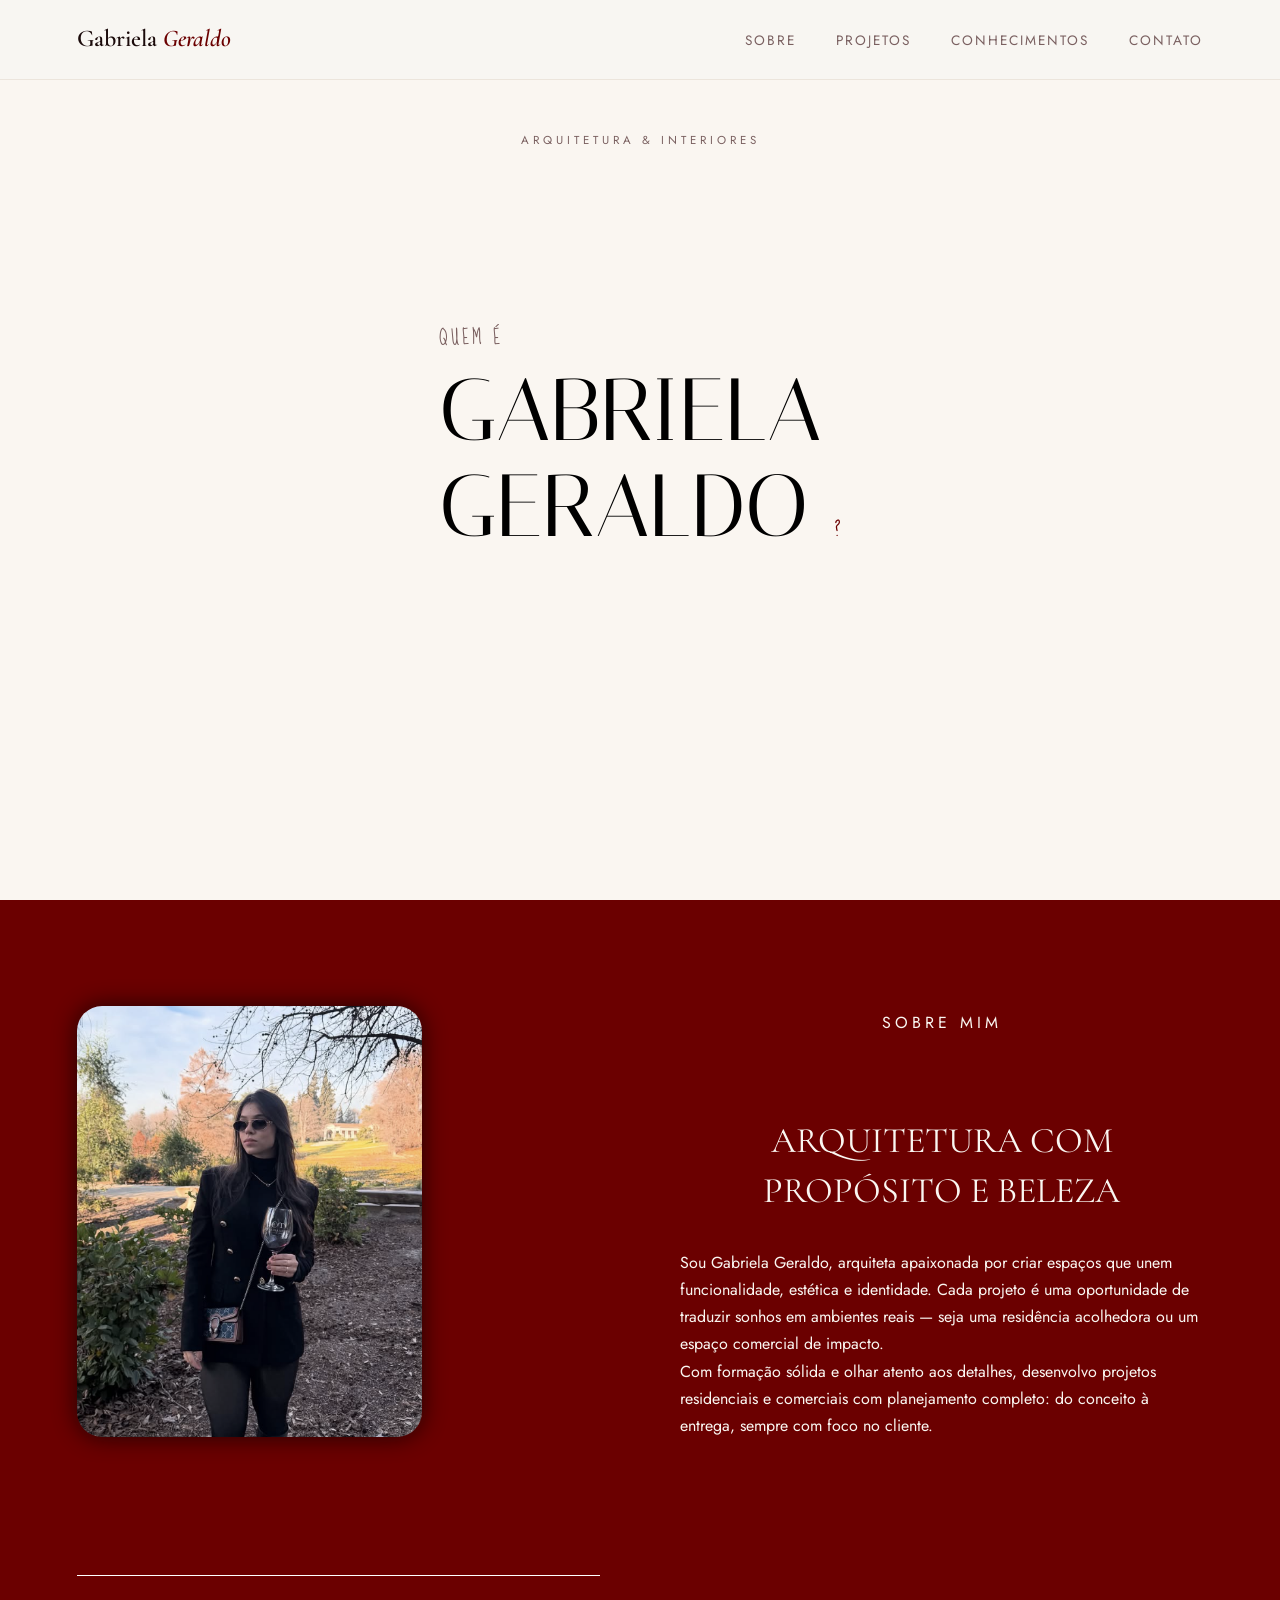
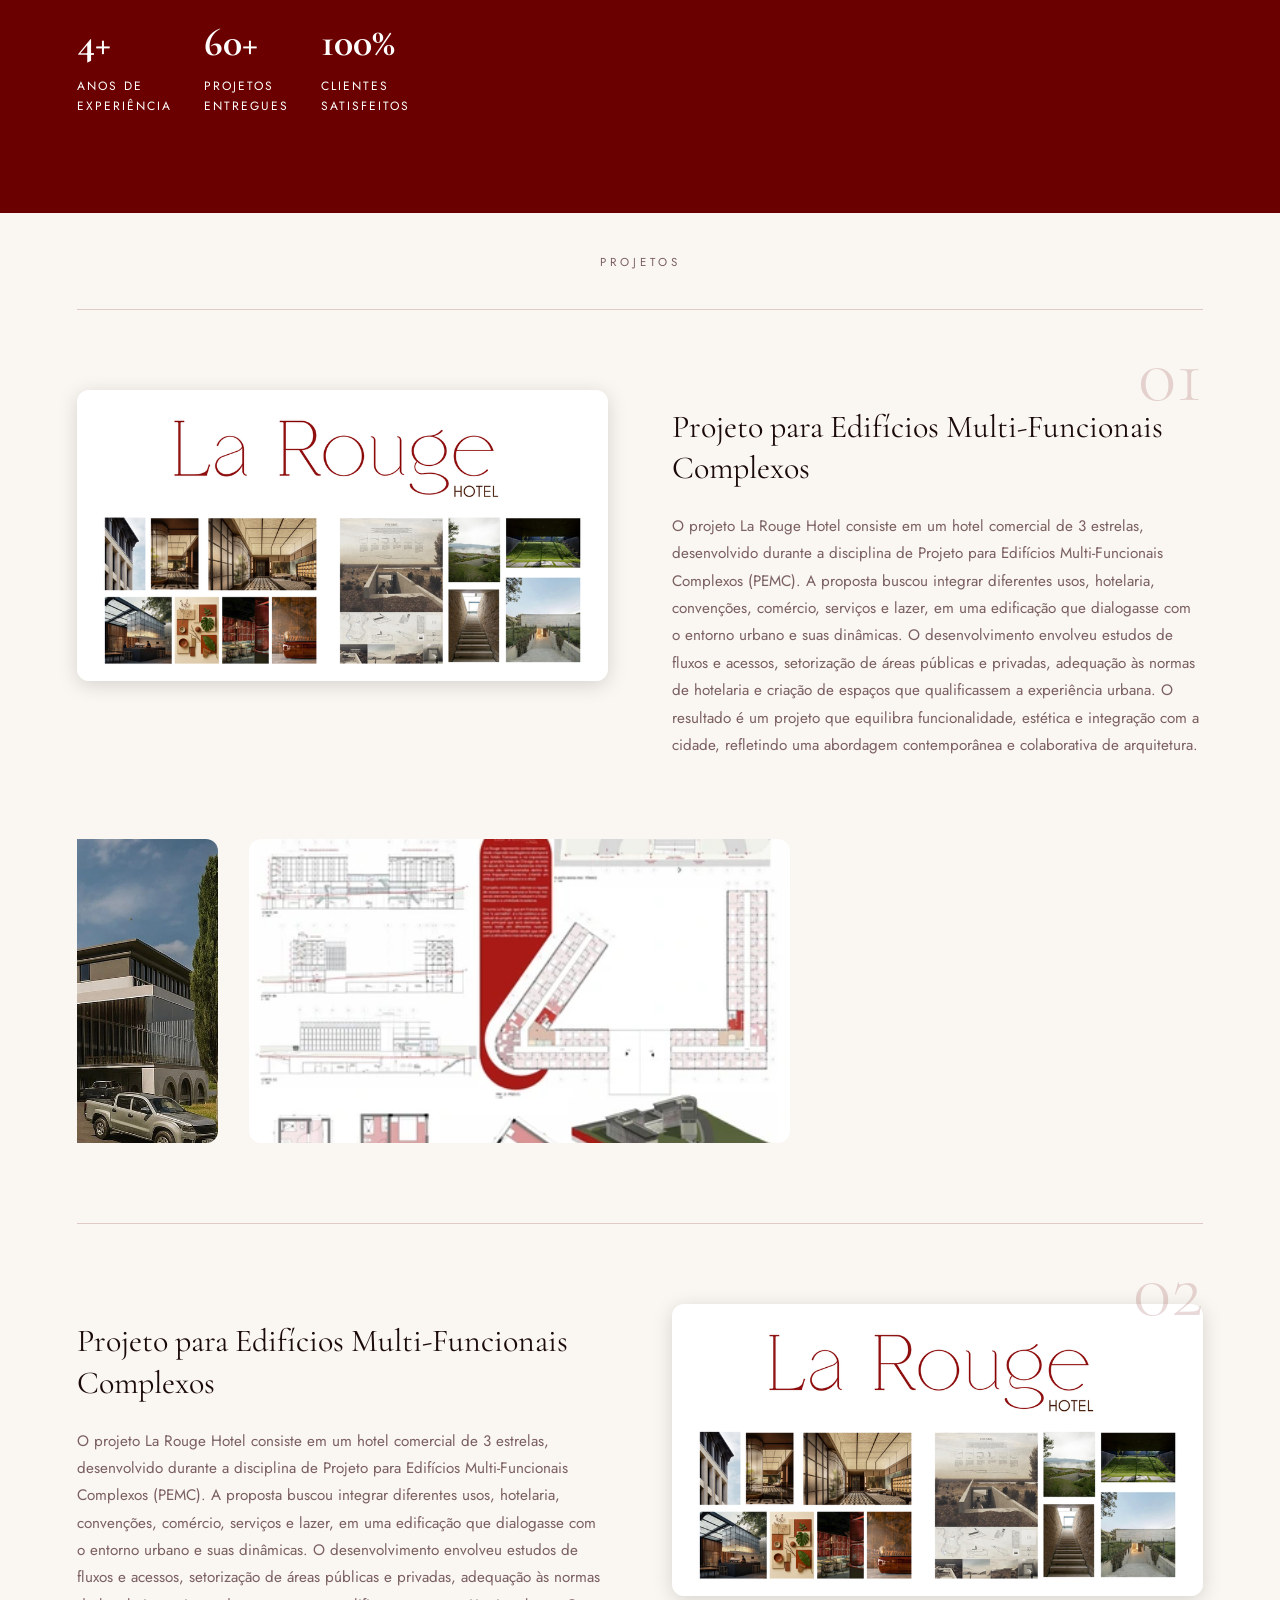
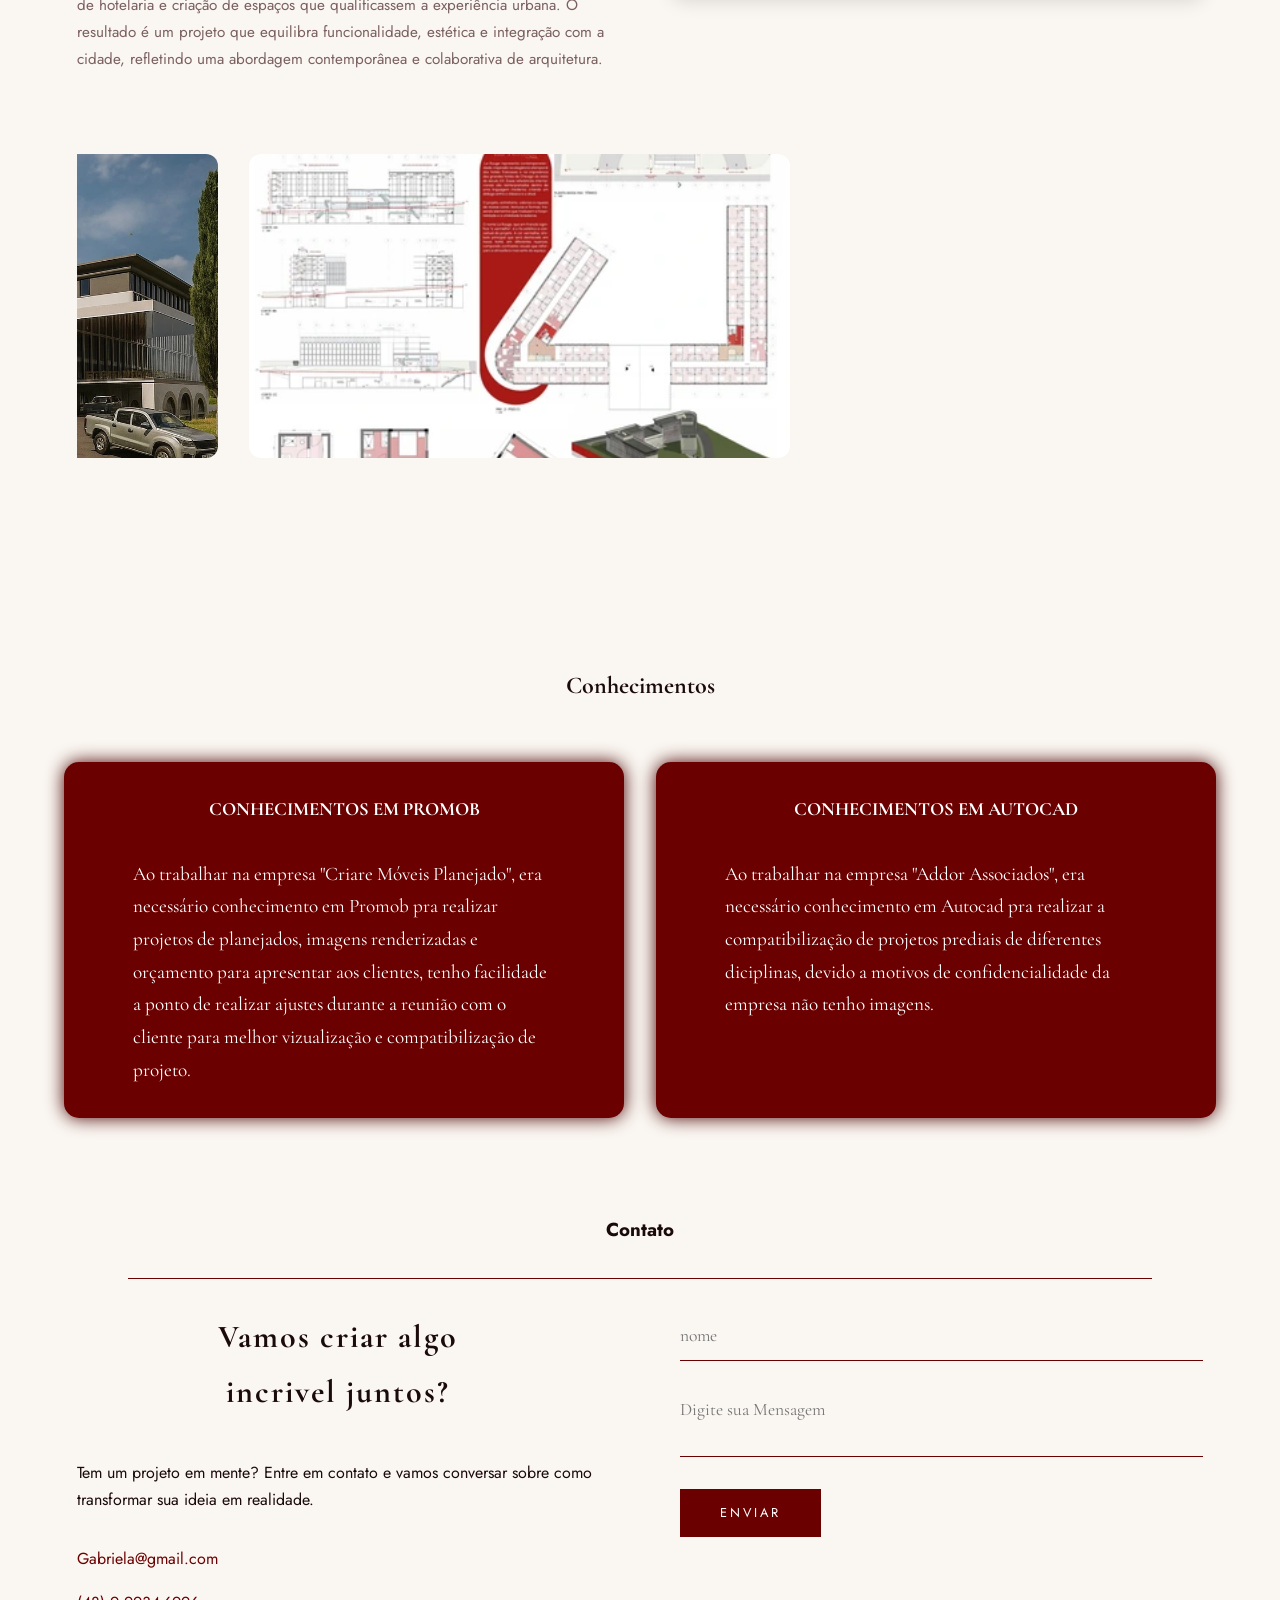
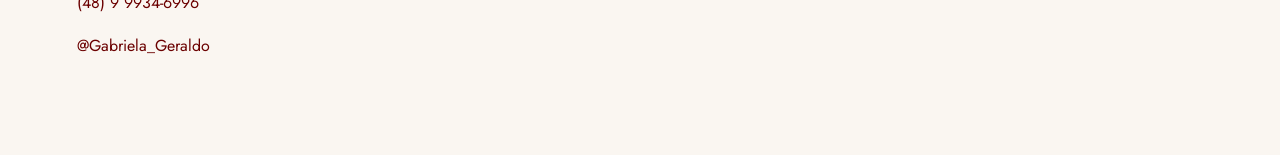
==== index.html @ a1d38e4a "Modificações" ====
<!DOCTYPE html>
<html lang="pt-br">
<head>
    <meta charset="UTF-8">
    <meta name="viewport" content="width=device-width, initial-scale=1.0">
    <title>Gabriela Geraldo | Arquitetura</title>

    <link href="https://fonts.googleapis.com/css2?family=Cormorant+Garamond:wght@300;400;600&family=Jost:wght@300;400;500&display=swap" rel="stylesheet" />
    
    <link rel="stylesheet" href="https://fonts.googleapis.com/css?family=Roboto:400%7CItaliana:400%7CKalnia:400%7CSue%20Ellen%20Francisco:400&subset=latin,vietnamese,khmer,cyrillic-ext,greek-ext,greek,devanagari,latin-ext,cyrillic">

    <link rel="stylesheet" href="style.css">
</head>
<body>

    <nav>
        <a href="#" class="logo">Gabriela <span><i>Geraldo</i></span></a>
        <button class="menu-toggle" aria-label="Abrir menu">
            <span></span>
            <span></span>
            <span></span>
        </button>
        <ul>
            <li><a href="#sobre">Sobre</a></li>
            <li><a href="#projetos">Projetos</a></li>
            <li><a href="#conhecimentos">Conhecimentos</a></li>
            <li><a href="#contato">Contato</a></li>
        </ul>
    </nav>

    <section class="hero">
        <p class="hero-subtitle">arquitetura &amp; interiores</p>
        <div class="hero-content">
            <div class="nome-bloco">
                <span class="quem-e">Quem é</span>
                <h2>Gabriela<br>Geraldo <span>?</span></h2>
            </div>
        </div>
    </section>


    <section id="sobre">
        <div>
            <img 
            src="assents/image.png" 
            alt="Gabriela"
            class="gabi-arquiteta">
        </div>

        <div class="sobre-texto">
            <p class="section-label">Sobre Mim</p>
            <h2 class="section-title">Arquitetura com<br>propósito e beleza</h2>
      <p>
        Sou Gabriela Geraldo, arquiteta apaixonada por criar espaços que
        unem funcionalidade, estética e identidade. Cada projeto é uma
        oportunidade de traduzir sonhos em ambientes reais — seja uma
        residência acolhedora ou um espaço comercial de impacto.
      </p>
      <p>
        Com formação sólida e olhar atento aos detalhes, desenvolvo projetos
        residenciais e comerciais com planejamento completo: do conceito à
        entrega, sempre com foco no cliente.
      </p>
        </div>

        <div class="sobre-numeros">
            <div class="numero"><h3>4+</h3><p>Anos de<br>experiência</p></div>
            <div class="numero"><h3>60+</h3><p>Projetos<br>entregues</p></div>
            <div class="numero"><h3>100%</h3><p>Clientes<br>satisfeitos</p></div>
        </div>
    </section>

    <section id="projetos">

        <h2 class="title">projetos</h2>

        <div class="projeto-item">
            <div>
                <img
                src="assents/Fotos_Projetos.webp"
                alt="Fotos do projeto"
                class="projeto1">
            </div>

            <div class="p-descrição">
                <h3 class="descrição">Projeto para Edifícios Multi-Funcionais Complexos</h3>

                <p>O projeto La Rouge Hotel consiste em um hotel comercial de 3 estrelas, desenvolvido durante
                 a disciplina de Projeto para Edifícios Multi-Funcionais Complexos (PEMC). A proposta buscou integrar diferentes usos,
                 hotelaria, convenções, comércio, serviços e lazer, em uma edificação que dialogasse com o entorno urbano e suas dinâmicas.
                O desenvolvimento envolveu estudos de fluxos e acessos, setorização de áreas públicas e privadas, adequação às normas de hotelaria e criação de espaços
                que qualificassem a experiência urbana. O resultado é um projeto que equilibra funcionalidade, estética e integração com a cidade, refletindo uma
                abordagem contemporânea e colaborativa de arquitetura.</p>
            </div>

            <div class="rolagem">
                <img
                src="assents/area_externa.webp"
                alt="Foto de fora"
                class="fora">

                <img
                src="assents/planta.webp"
                alt="planta"
                class="planta">
            </div>
        </div>

        <div class="projeto-item">

            

            <div class="p-descrição">
                <h3 class="descrição">Projeto para Edifícios Multi-Funcionais Complexos</h3>

                <p>O projeto La Rouge Hotel consiste em um hotel comercial de 3 estrelas, desenvolvido durante
                 a disciplina de Projeto para Edifícios Multi-Funcionais Complexos (PEMC). A proposta buscou integrar diferentes usos,
                 hotelaria, convenções, comércio, serviços e lazer, em uma edificação que dialogasse com o entorno urbano e suas dinâmicas.
                O desenvolvimento envolveu estudos de fluxos e acessos, setorização de áreas públicas e privadas, adequação às normas de hotelaria e criação de espaços
                que qualificassem a experiência urbana. O resultado é um projeto que equilibra funcionalidade, estética e integração com a cidade, refletindo uma
                abordagem contemporânea e colaborativa de arquitetura.</p>
            </div>

            <div>
                <img
                src="assents/Fotos_Projetos.webp"
                alt="Fotos do projeto"
                class="projeto1">
            </div>

            <div class="rolagem">
                <img
                src="assents/area_externa.webp"
                alt="Foto de fora"
                class="fora">

                <img
                src="assents/planta.webp"
                alt="planta"
                class="planta">
            </div>
        </div>

    </section>


    <section id="conhecimentos">
        <h2 class="title1">Conhecimentos</h2>

        <div class="cards">
            <div class="cards-info">
                <h3>Conhecimentos em Promob</h3>
                <p>Ao trabalhar na empresa "Criare Móveis Planejado", 
                era necessário conhecimento em Promob pra realizar projetos de planejados, 
                imagens renderizadas e orçamento para apresentar aos clientes, 
                tenho facilidade a ponto de realizar ajustes durante a reunião com o cliente 
                para melhor vizualização e compatibilização de projeto.</p>
            </div>
        </div>

        <div class="cards">
            <div class="cards-info">
                <h3>Conhecimentos em Autocad</h3>
                <p>Ao trabalhar na empresa "Addor Associados", 
                    era necessário conhecimento em Autocad pra realizar 
                    a compatibilização de projetos prediais de diferentes 
                    diciplinas, devido a motivos de confidencialidade da empresa 
                    não tenho imagens.</p>
            </div>
        </div>
    </section>

    <section id="contato">
        <h3 class="title2">Contato</h3>
        <div class="contato-info">
            <h2 class="titulo">Vamos criar algo <br> incrivel juntos?</h2>
            <p>Tem um projeto em mente? Entre em contato e vamos conversar sobre como transformar sua ideia em realidade.</p>
            <div class="contato-detalhes">
                <a href="">Gabriela@gmail.com</a>
                <a href="">(48) 9 9934-6996</a>
                <a href="">@Gabriela_Geraldo</a>
            </div>
        </div>

        <form action="#" method="post" onsubmit="enviar()">
            <input type="text" placeholder="nome" required>
            <textarea name="mensagem" id="mensagem" placeholder="Digite sua Mensagem"></textarea>
            <button type="submit" class="btn-enviar">Enviar</button>
        </form>
    </section>


    
    <script src="script.js"></script>
</body>
</html>
---- style.css ----
html {
    scroll-behavior: smooth;
}

:root {
     --cor-fundo:      #FAF6F1;  /* creme quente — respira em torno do vermelho */
    --cor-escura:     #1A0A0A;  /* quase preto com toque de vermelho */
    --cor-destaque:   #6B0000;  /* o vermelho borgonha da imagem */
    --cor-secundaria: #C9973A;  /* dourado cobre — aquece e equilibra */
    --cor-media:      #7A6060;  /* cinza rosado — textos secundários */
    --cor-branca:     #FFFFFF;
}

/*         Cabeçalho          */


* {
    margin: 0;
    padding: 0;
    box-sizing: border-box;
}

body {
    font-family: 'Jost', sans-serif;
    background-color: var(--cor-fundo);
    line-height: 1.7;
    color: var(--cor-escura);
}

nav {
    position: fixed;
    top: 0; left: 0; right: 0;
    z-index: 100;
    display: flex;
    justify-content: space-between;
    align-items: center;
    padding: 1.2rem 6%;
    background:  rgba(248, 246, 242, 0.92);
    backdrop-filter: blur(10px);
    border-bottom: 1px solid rgba(184, 160, 130, 0.2);
}

.logo {
    text-decoration: none;
    font-family: 'Cormorant Garamond', serif;   
    font-size: 1.5rem;
    font-weight: 600;
    color: var(--cor-escura); 
}

.logo span {
    color: var(--cor-destaque);
}

nav ul {
    display: flex;
    gap: 2.5rem;
    list-style: none;
}

nav ul a {
    text-decoration: none;
    font-size: 0.85rem;
    letter-spacing: 2px;
    text-transform: uppercase;
    color: var(--cor-media);
    transition: 0.3s;
}

nav ul a:hover {
    color: var(--cor-destaque);
}

/* ---------HERO-------------------- */

.hero-subtitle {
    position: absolute;
    top: 8.2rem;
    left: 50%;
    transform: translateX(-50%);
    font-size: 0.72rem;
    letter-spacing: 4px;
    text-transform: uppercase;
    color: var(--cor-media);
    white-space: nowrap;
}


.hero {
    height: 100vh;
    background-color: var(--cor-fundo);
    display: flex;
    justify-content: center;
    align-items: center;
    text-align: center;
    background-position: center;
    background-size: cover;
    position: relative;
}

.hero-content {
    position: relative;
    padding: 0 1rem;
    color: black;
    display: flex;
    flex-direction: column;
    align-items: center;
    text-align: center;
}

.hero-content p {
    font-size: 1rem;
    letter-spacing: 5px;
    text-transform: uppercase;
    margin-bottom: 1.5rem;
}

.hero-content span {
    font-family: 'Sue Ellen Francisco';
    font-weight: 600px;
    color: var(--cor-destaque);
}

.nome-bloco {
    display: inline-block;
    text-align: left;
    font-weight: 500;
    overflow: hidden;
}

.nome-bloco .quem-e {
    display: block;
    font-size: 1.1rem;
    letter-spacing: 3px;
    text-transform: uppercase;
    color: var(--cor-media);
    margin-bottom: 0.5rem;
}

.nome-bloco h2 span {
    font-size: 0.25em;
}

.hero-content h2 {
    font-family: 'Italiana';
    font-weight: 400;
    font-size: 88px;
    line-height: 96px;
    text-transform: uppercase;
}

@keyframes revelar-nome {
    from {
        transform: translate(-110%);
        opacity: 0;
    }
    to {
        transform: translate(0);
        opacity: 1;
    }
}

.nome-bloco h2 {
    animation: revelar-nome 1.4s cubic-bezier(0.22, 1, 0.36, 1);
}

.nome-bloco .quem-e {
    animation: revelar-nome 1s ease forwards;
    animation-delay: 0.3s;
    opacity: 0;
}


/*-----------Seções genericas--------- */

section {
    padding: 6rem 6%;
}

.section-label {
    font-size: 1rem;
    letter-spacing: 4px;
    text-transform: uppercase;
    font-weight: 400;
    margin: 0.8rem;
    color: var(--cor-fundo);
    text-align: center;
    margin-bottom: 5rem;
}

.section-title {
    font-family: 'Cormorant Garamond', serif;
    font-size: clamp(2rem, 4vh, 3rem);
    font-weight: 400;
    line-height: 1.4;
    color: var(--cor-fundo);
    margin-bottom: 2rem;
    text-transform: uppercase;
    text-align: center;
}

/*---------SOBRE--------*/

#sobre {
    display: grid;
    grid-template-columns: 1fr 1fr;
    gap: 5rem;
    align-items: center;
    background-color: #6B0000;
}

.gabi-arquiteta {
    width: 66%;
    aspect-ratio: 4/5;
    object-fit: cover;
    filter: grayscale(20%);
    border-radius: 25px;
    box-shadow: 0px 0px 25px #250101;
}

.sobre-texto {
    color: var(--cor-fundo);
    font-size: 1rem;
    margin-bottom: 1rem;
}

.sobre-numeros {
    display: flex;
    gap: 2rem;
    margin-top: 2.5rem;
    padding-top: 2rem;
    border-top: 1px solid var(--cor-branca);
}

.numero h3 {
    font-family: 'Cormorant Garamond', serif;
    font-size: 2.5rem;
    color: var(--cor-branca);
}

.numero p {
    font-size: 0.75rem;
    letter-spacing: 2px;
    text-transform: uppercase;
    color: var(--cor-branca);
    margin: 0;
}
    
    /*---Projetos--------*/

#projetos {
    display: flex;
    flex-direction: column;
    gap: 0;
    counter-reset: projeto;
    position: relative;
}

.title {
    position: absolute;
    top: 2.5rem;
    left: 50%;
    transform: translateX(-50%);
    font-size: 0.72rem;
    letter-spacing: 4px;
    text-transform: uppercase;
    font-weight: 400;
    color: var(--cor-media);
    white-space: nowrap;
}

.projeto-item {
    display: grid;
    grid-template-columns: 1fr 1fr;
    gap: 4rem;
    align-items: start;
    padding: 5rem 0;
    border-top: 1px solid rgba(107, 0, 0, 0.18);
    position: relative;
    counter-increment: projeto;
}

.projeto-item::before {
    content: "0" counter(projeto);
    position: absolute;
    top: 1.6rem;
    right: 0;
    font-family: 'Cormorant Garamond', serif;
    font-size: 5rem;
    font-weight: 300;
    line-height: 1;
    color: rgba(107, 0, 0, 0.15);
    pointer-events: none;
    user-select: none;
}

.projeto1 {
    width: 100%;
    border-radius: 12px;
    object-fit: cover;
    box-shadow: 0px 4px 20px rgba(0,0,0,0.15);
}

.p-descrição {
    padding-top: 1rem;
}

.descrição {
    font-family: 'Cormorant Garamond', serif;
    font-size: clamp(1.4rem, 3vw, 2rem);
    font-weight: 400;
    color: var(--cor-escura);
    margin-bottom: 1.5rem;
    line-height: 1.3;
}

.p-descrição p {
    font-size: 0.95rem;
    color: var(--cor-media);
    line-height: 1.8;
}

.rolagem {
    grid-column: 1 / -1;
    display: flex;
    gap: 2rem;
    margin-top: 1rem;
    overflow: hidden;
}

.rolagem img {
    width: 48%;
    aspect-ratio: 16/9;
    border-radius: 12px;
    object-fit: cover;
    will-change: transform;
}

/*-----CONHECIMENTOS-------*/


#conhecimentos {
    position: relative;
    display: flex;
    flex-wrap: wrap;
    gap: 2rem;
    padding-top: 5rem;
    padding-inline: 4rem;
}

.cards {
    flex: 1;
    min-width: 280px;
    background-color: var(--cor-destaque);
    padding: 2rem 6%;
    margin-top: 3rem;
    border-radius: 15px;
    box-shadow: 0px 0px 18px #490000;
}

#conhecimentos .title1{
    position: absolute;
    top: 2rem;
    left: 50%;
    transform: translate(-50%);
    font-family: 'Cormorant Garamond', serif;
}

.cards-info h3 {
    text-align: center;
    color: var(--cor-branca);
    font-family: 'Cormorant Garamond', serif;
    text-transform: uppercase;
    margin-bottom: 2rem;
}

.cards-info p {
    color: var(--cor-branca);
    font-family: 'Cormorant Garamond', serif;
    font-size: 1.2rem;
}

/*--------CONTATO---------*/

#contato {
    display: grid;
    grid-template-columns: 1fr 1fr;
    gap: 5rem;
    align-items: start;
    position: relative;
}

.title2 {
    position: absolute;
    top: 0;
    left: 50%;
    transform: translate(-50%);
    border-bottom: 1px solid var(--cor-destaque);
    width: 80%;
    padding-bottom: 2rem;
    text-align: center;
}

.titulo {
    margin-bottom: 2.5rem;
    font-family: 'Cormorant Garamond', serif;
    font-size: 2rem;
    font-family: 'Cormorant Garamond', serif;
    letter-spacing: 2px;
    justify-content: space-between;
    text-align: center;
}

.contato-info p {
    margin-bottom: 2rem;
}

.contato-detalhes {
    display: flex;
    flex-direction: column;
    gap: 1rem;
}

.contato-detalhes a {
    text-decoration: none;
    color: #6B0000;
}

form {
    display: flex;
    flex-direction: column;
    gap: 1.5rem;
}

form input, form textarea {
    background: transparent;
    border: none;
    border-bottom: 1px solid var(--cor-destaque);
    padding: 0.9rem 0;
    font-family: 'Cormorant Garamond', serif;
    font-size: 1.1rem;
    resize: none;
    outline: none;
    transition: border-color 0.3s;
}

form input:focus, form textarea:focus {
    color: border-botton-color var(#250101);
}

.btn-enviar {
    align-self: flex-start;
    margin-top: 0.5rem;
    padding: 0.9rem 2.5rem;
    background: var(--cor-destaque);
    font-family: 'Jost', sans-serif;
    border: none;
    font-size: 0.8rem;
    letter-spacing: 3px;
    color: var(--cor-branca);
    text-transform: uppercase;
    cursor: pointer;
}

/* ====== MENU HAMBÚRGUER (escondido no desktop) ====== */

.menu-toggle {
    display: none;
}

/* ====== MOBILE — até 768px ====== */

@media (max-width: 768px) {

    /* --- Nav --- */
    nav {
        padding: 1rem 5%;
    }

    .menu-toggle {
        display: flex;
        flex-direction: column;
        gap: 5px;
        background: none;
        border: none;
        cursor: pointer;
        padding: 4px;
        z-index: 101;
    }

    .menu-toggle span {
        display: block;
        width: 24px;
        height: 2px;
        background-color: var(--cor-escura);
        transition: transform 0.3s, opacity 0.3s;
    }

    .menu-toggle.aberto span:nth-child(1) {
        transform: rotate(45deg) translate(5px, 5px);
    }

    .menu-toggle.aberto span:nth-child(2) {
        opacity: 0;
    }

    .menu-toggle.aberto span:nth-child(3) {
        transform: rotate(-45deg) translate(5px, -5px);
    }

    nav ul {
        display: none;
        flex-direction: column;
        gap: 0;
        position: absolute;
        top: 100%;
        left: 0;
        right: 0;
        background: rgba(248, 246, 242, 0.97);
        padding: 0.5rem 0 1rem;
        border-bottom: 1px solid rgba(184, 160, 130, 0.2);
    }

    nav ul.aberto {
        display: flex;
    }

    nav ul li {
        padding: 0.8rem 0;
        text-align: center;
    }

    /* --- Seções gerais --- */
    section {
        padding: 4rem 5%;
    }

    /* --- Hero --- */
    .hero-content h2 {
        font-size: clamp(36px, 11vw, 70px);
        line-height: 1.1;
    }

    .hero-subtitle {
        top: 5rem;
        font-size: 0.65rem;
        letter-spacing: 2px;
    }

    /* --- Sobre --- */
    #sobre {
        grid-template-columns: 1fr;
        gap: 2rem;
        text-align: center;
    }

    #sobre > div:first-child {
        display: flex;
        justify-content: center;
    }

    .gabi-arquiteta {
        width: 80%;
    }

    .section-label {
        margin-bottom: 2rem;
    }

    .sobre-numeros {
        justify-content: center;
        flex-wrap: wrap;
        gap: 1.5rem;
    }

    /* --- Projetos --- */
    .projeto-item {
        grid-template-columns: 1fr;
        gap: 2rem;
        padding: 3rem 0;
    }

    .projeto-item::before {
        font-size: 3rem;
        top: 0.8rem;
    }

    .rolagem {
        flex-direction: column;
    }

    .rolagem img {
        width: 100%;
    }

    /* --- Conhecimentos --- */
    #conhecimentos {
        padding-inline: 1rem;
    }

    /* --- Contato --- */
    #contato {
        grid-template-columns: 1fr;
        gap: 3rem;
        padding-top: 8rem;
    }

    .titulo {
        font-size: 1.6rem;
    }
}
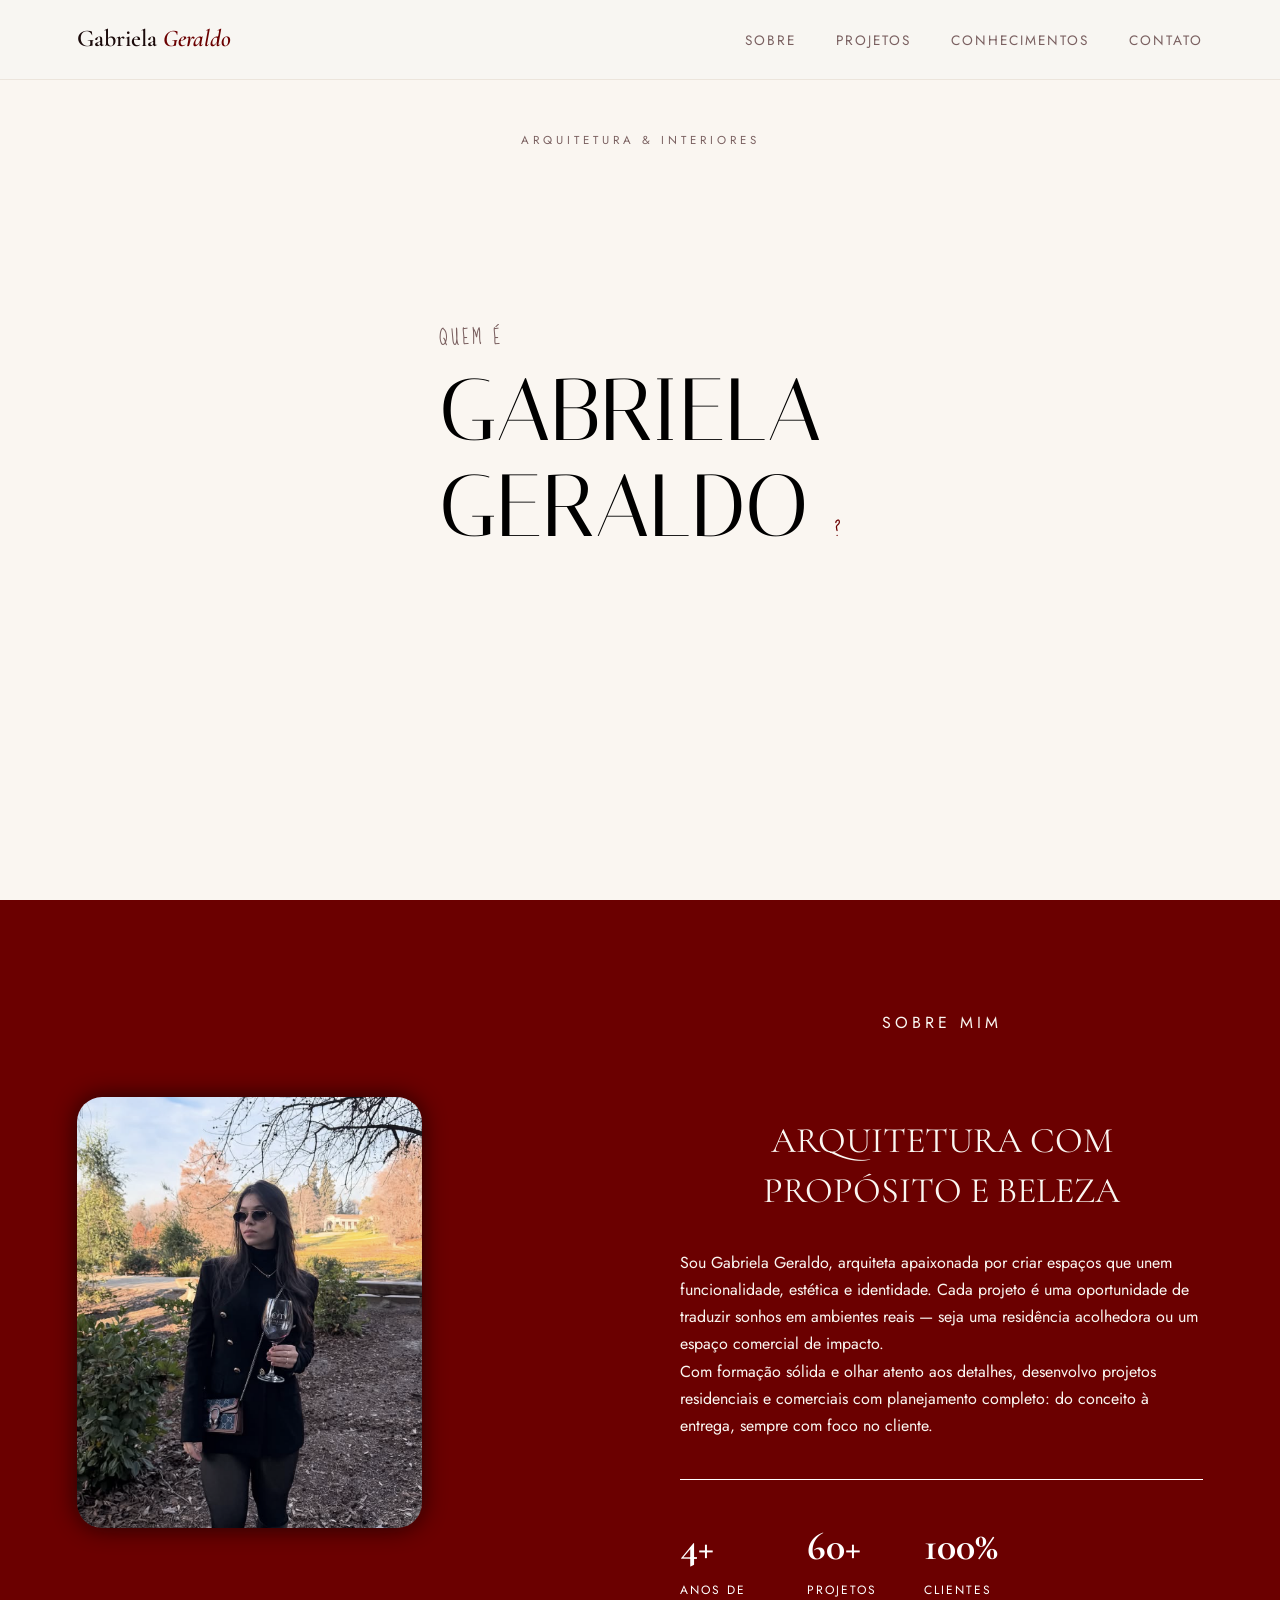
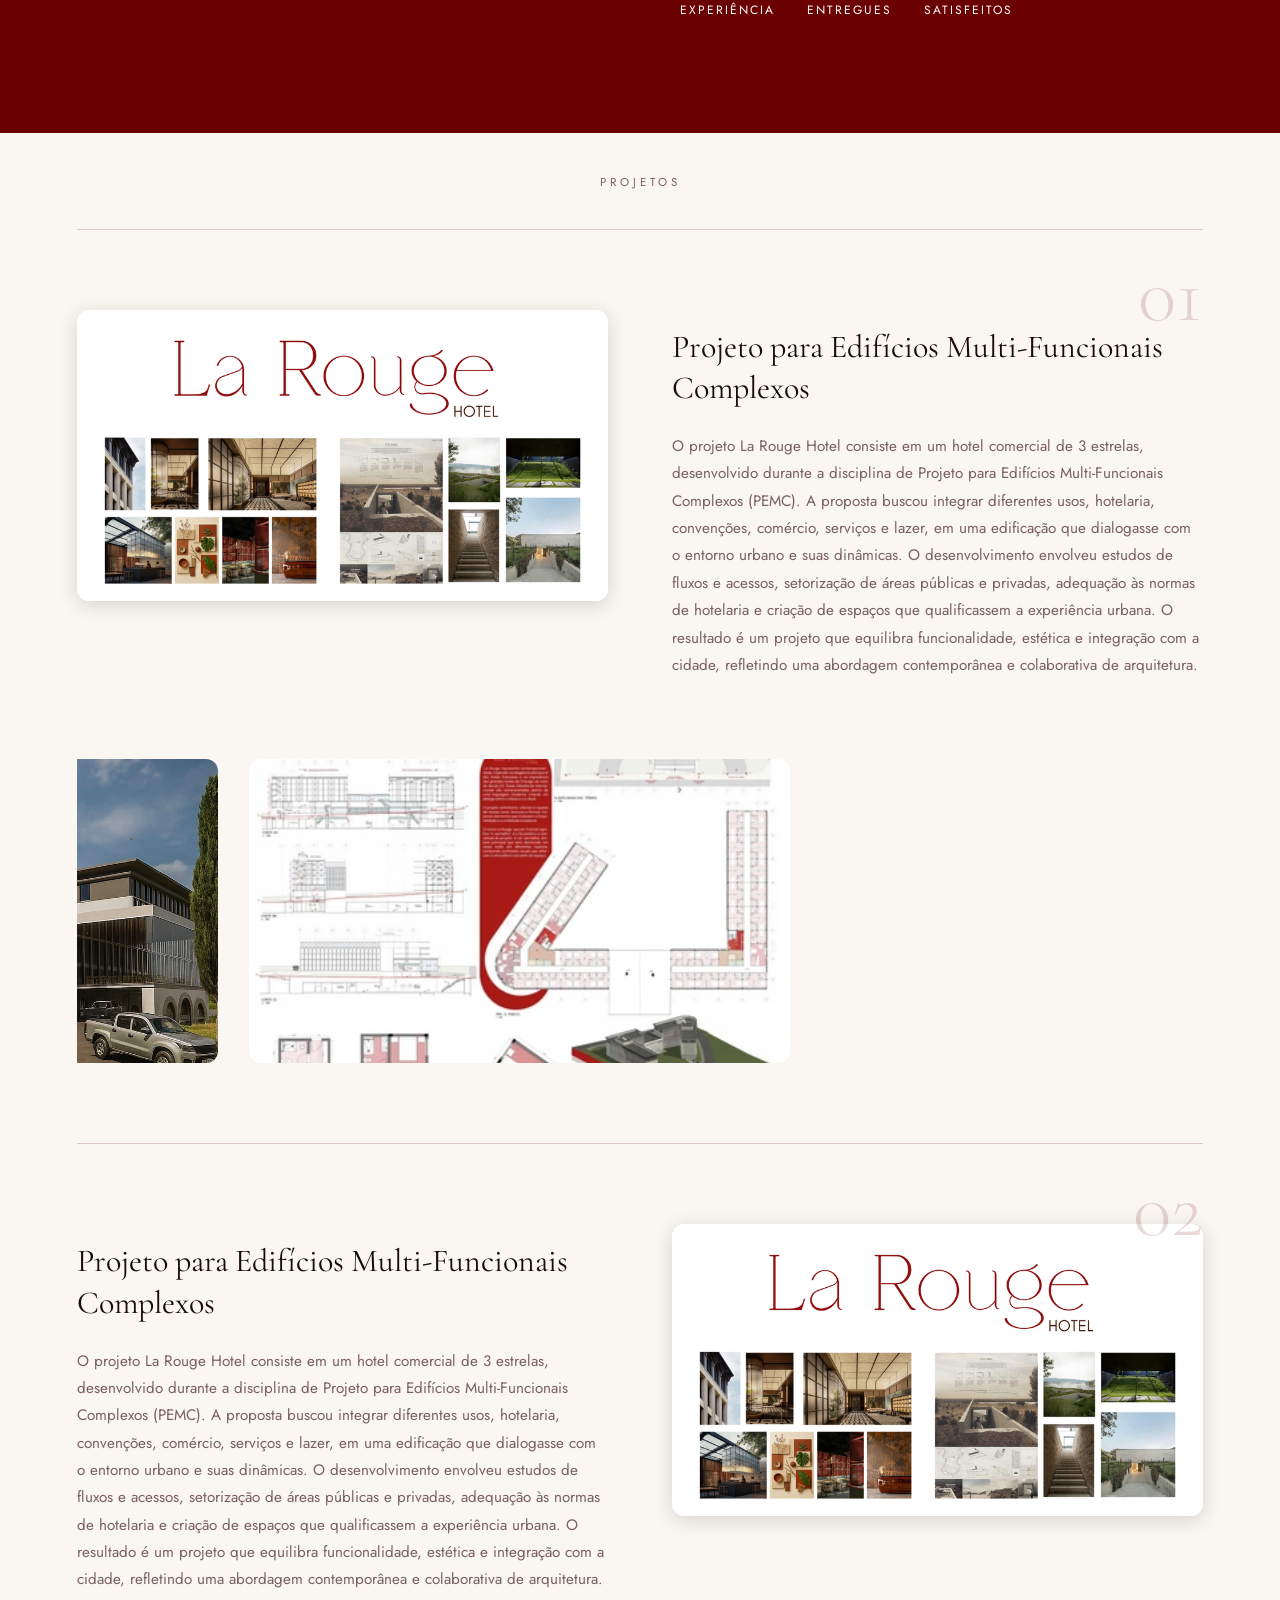
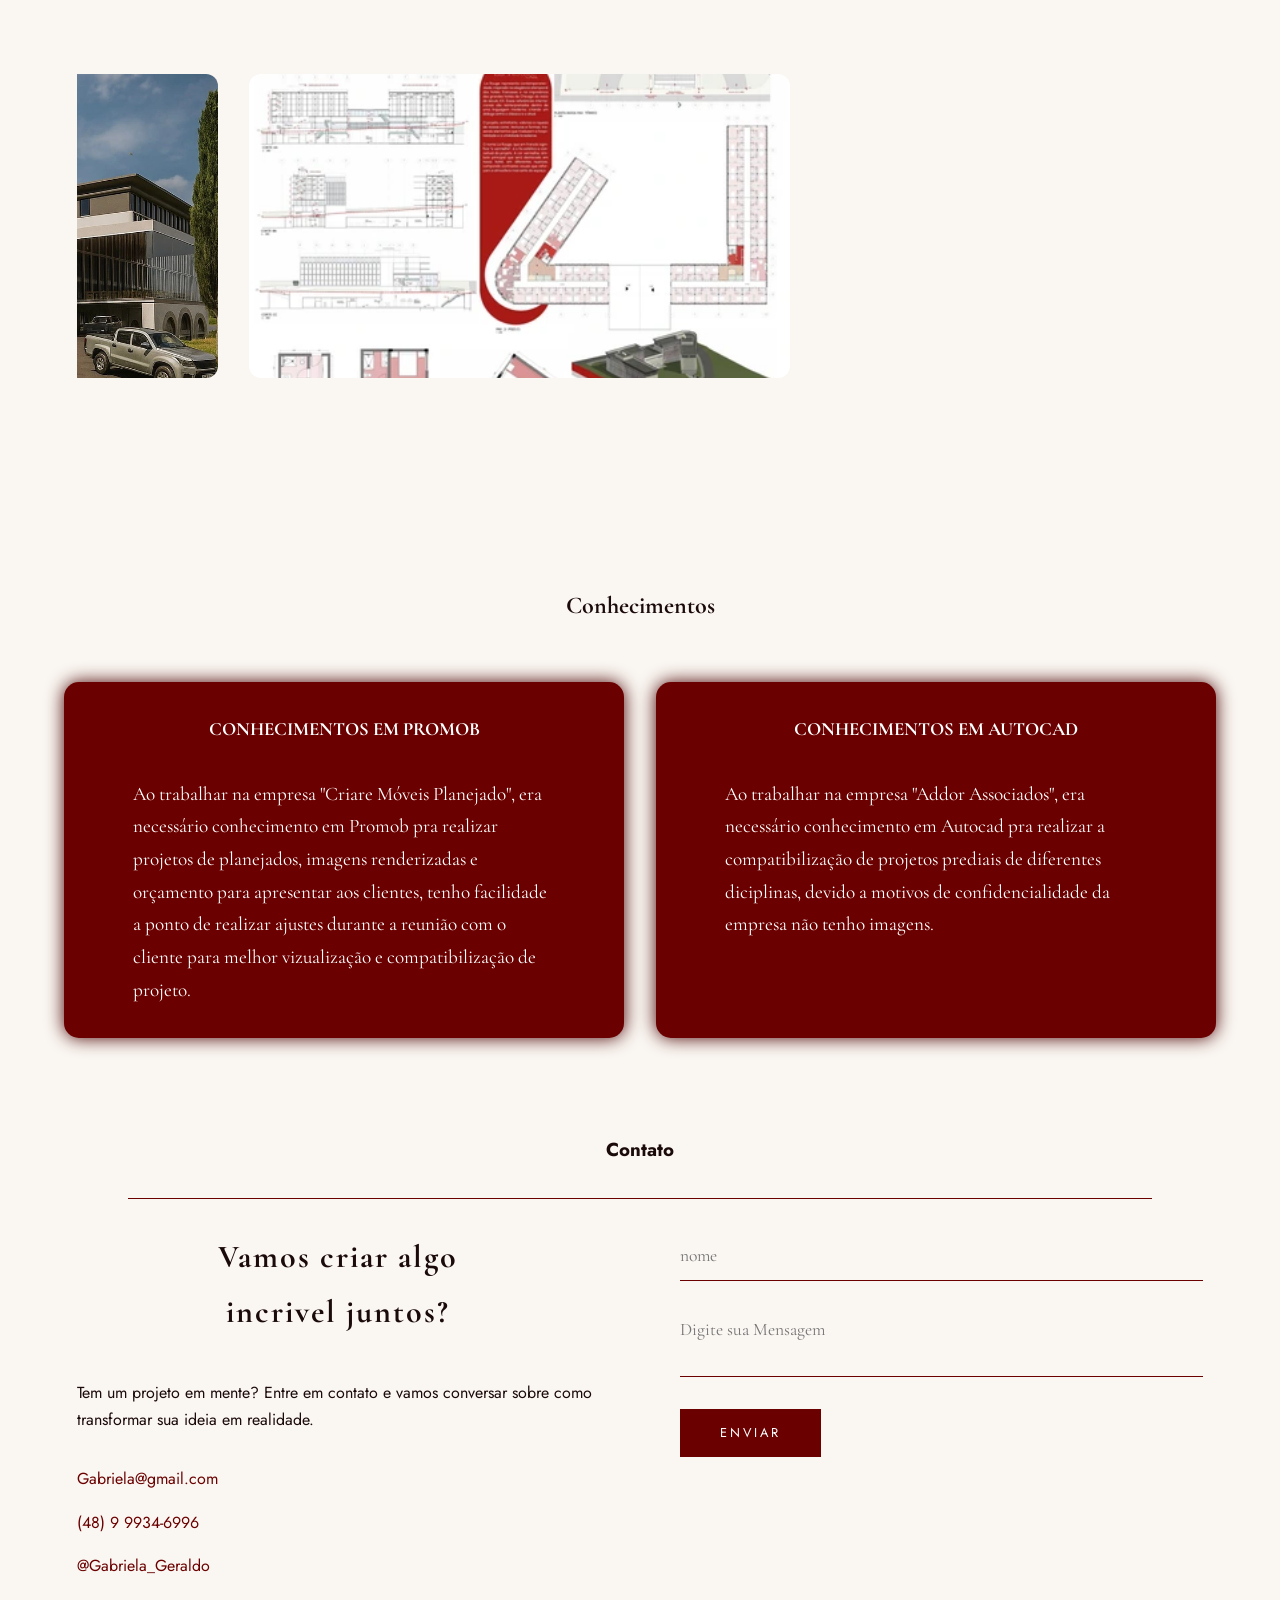
==== commit 6034e92c: "Mudanças" ====
--- a/index.html
+++ b/index.html
@@ -61,13 +61,15 @@
         residenciais e comerciais com planejamento completo: do conceito à
         entrega, sempre com foco no cliente.
       </p>
-        </div>
 
-        <div class="sobre-numeros">
+      <div class="sobre-numeros">
             <div class="numero"><h3>4+</h3><p>Anos de<br>experiência</p></div>
             <div class="numero"><h3>60+</h3><p>Projetos<br>entregues</p></div>
             <div class="numero"><h3>100%</h3><p>Clientes<br>satisfeitos</p></div>
         </div>
+        </div>
+
+        
     </section>
 
     <section id="projetos">
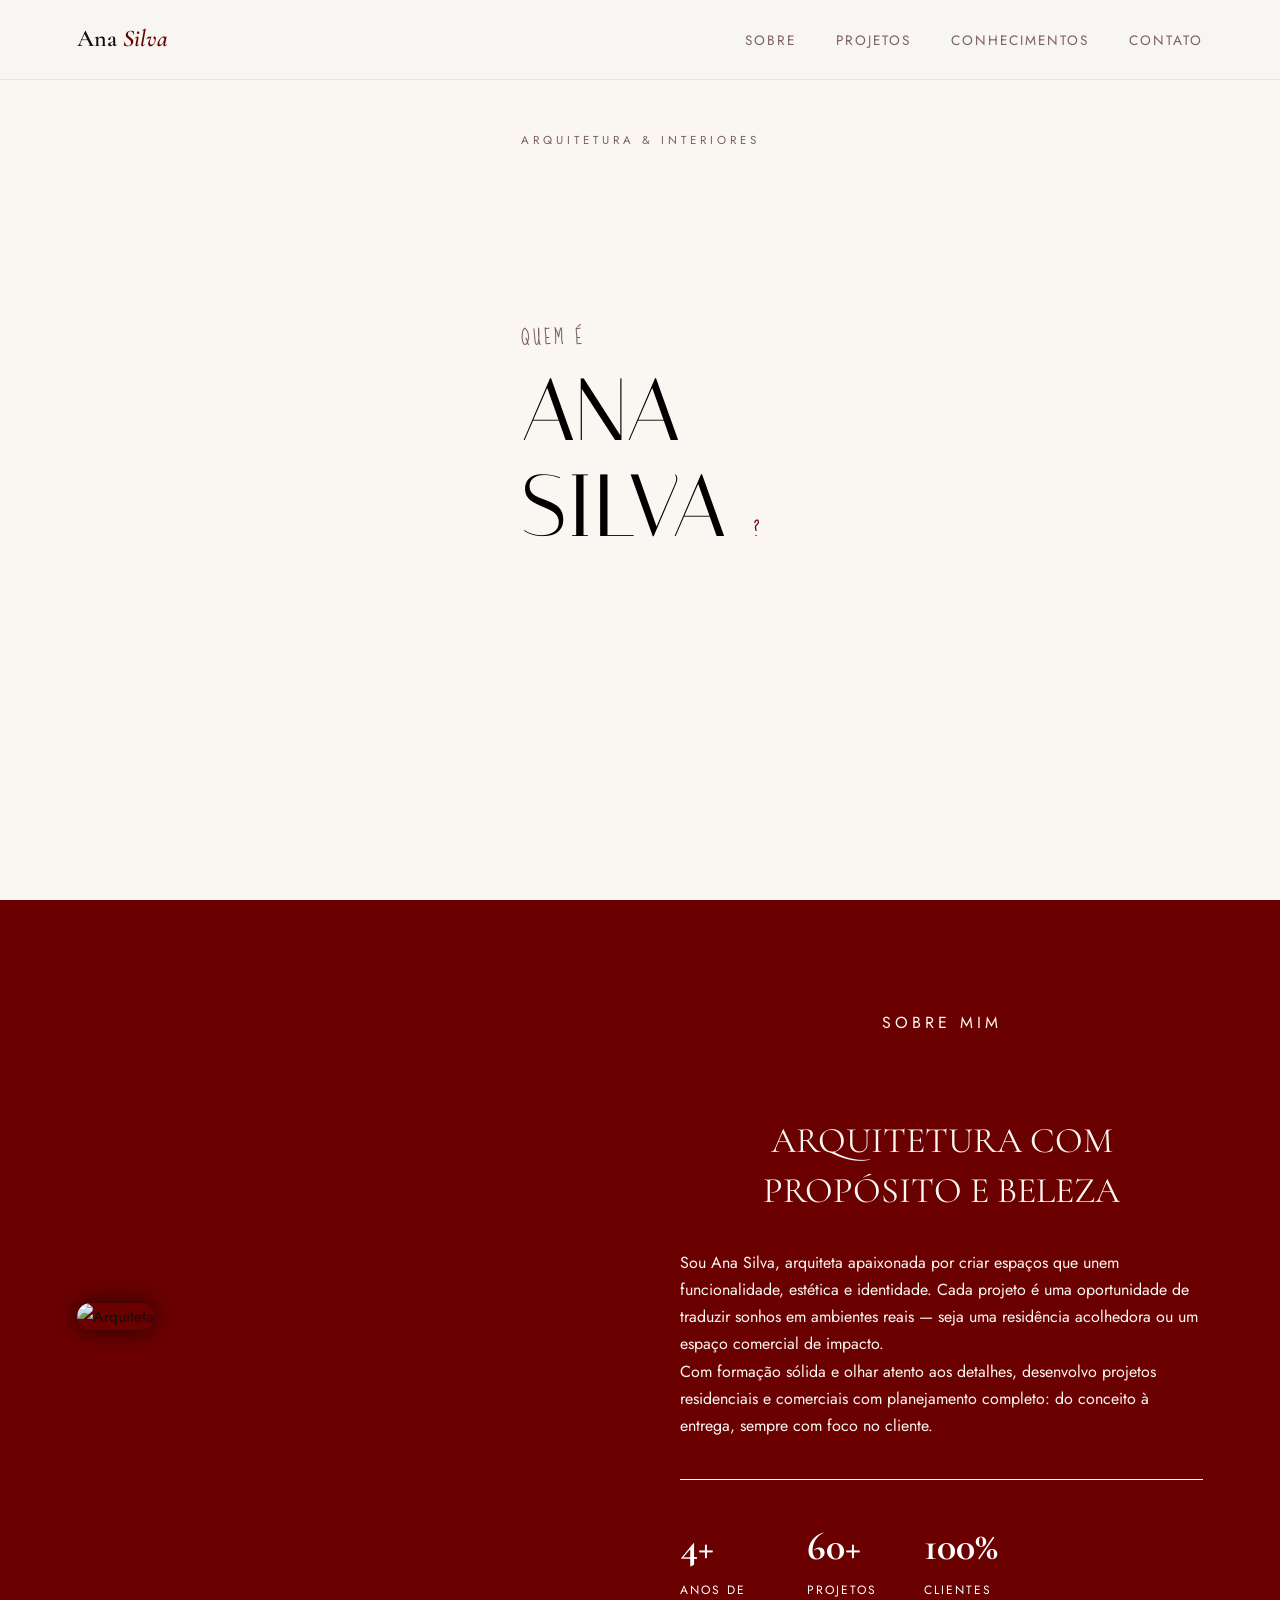
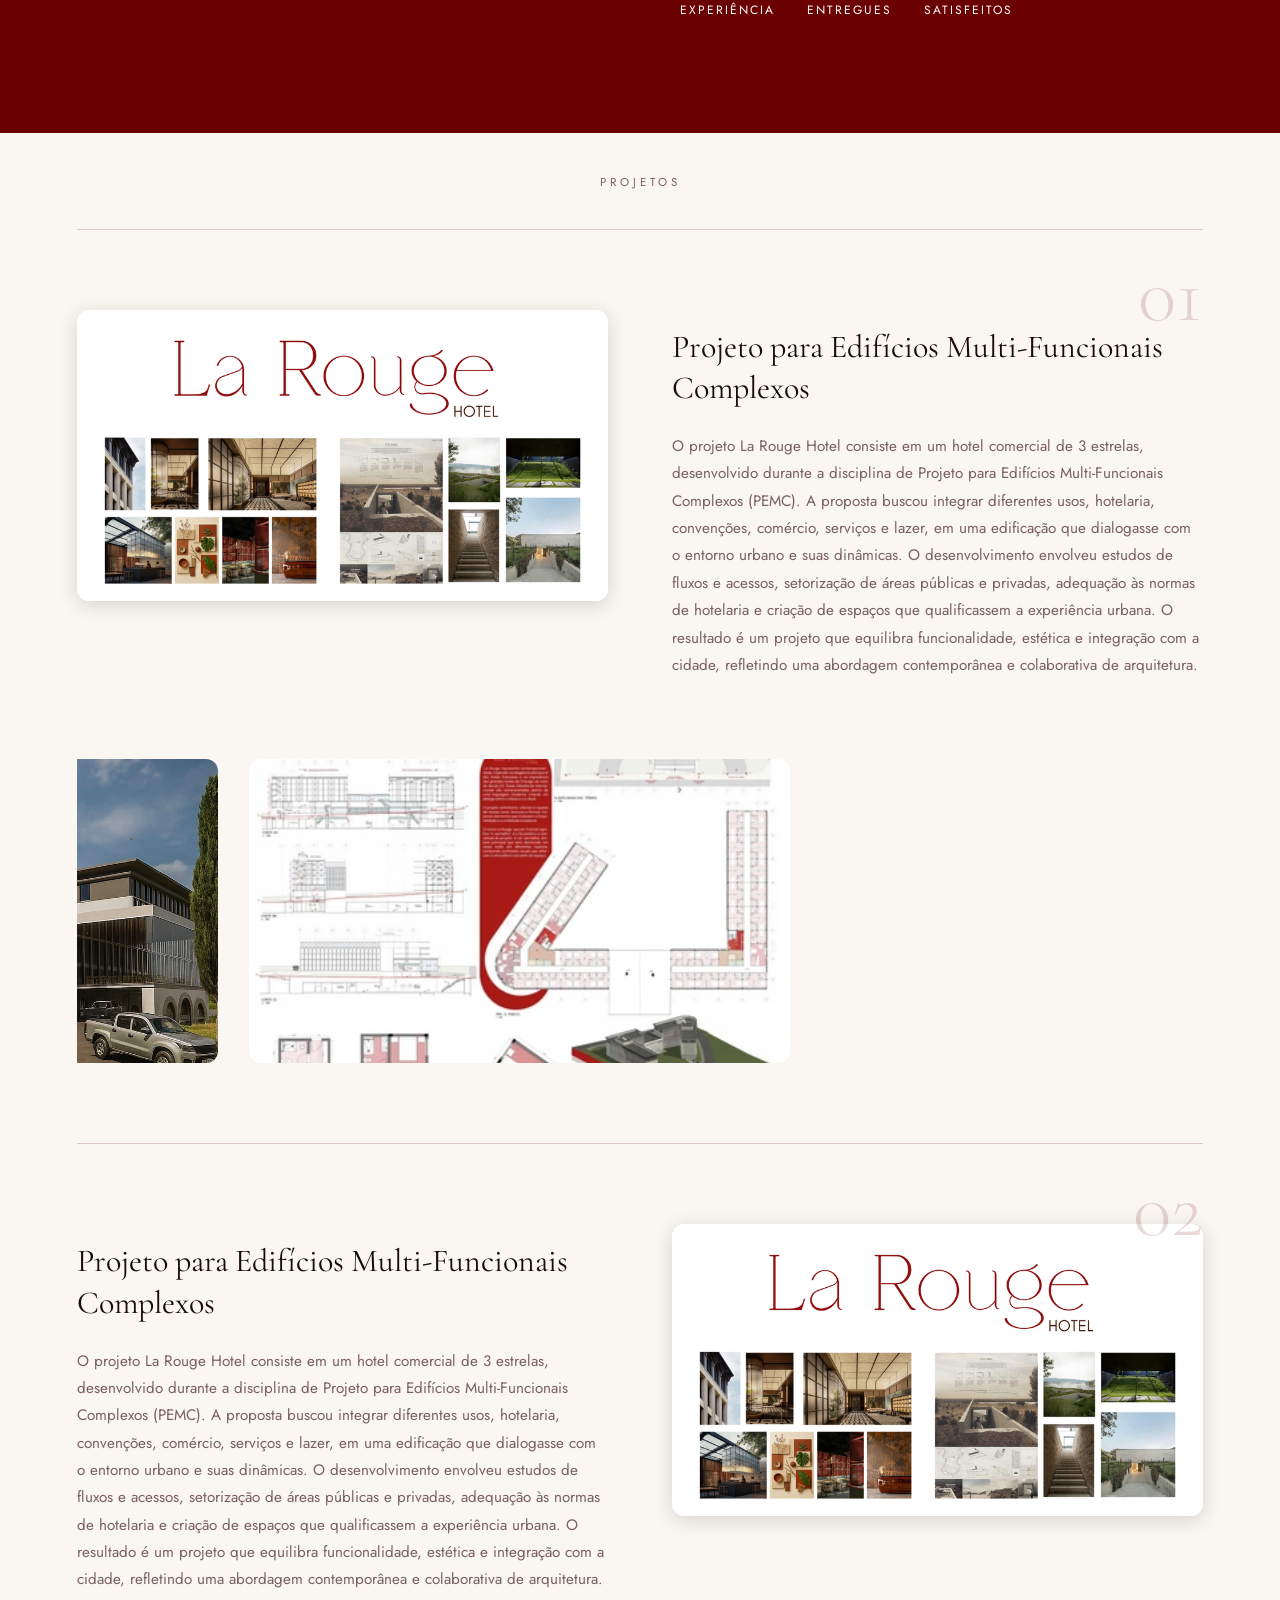
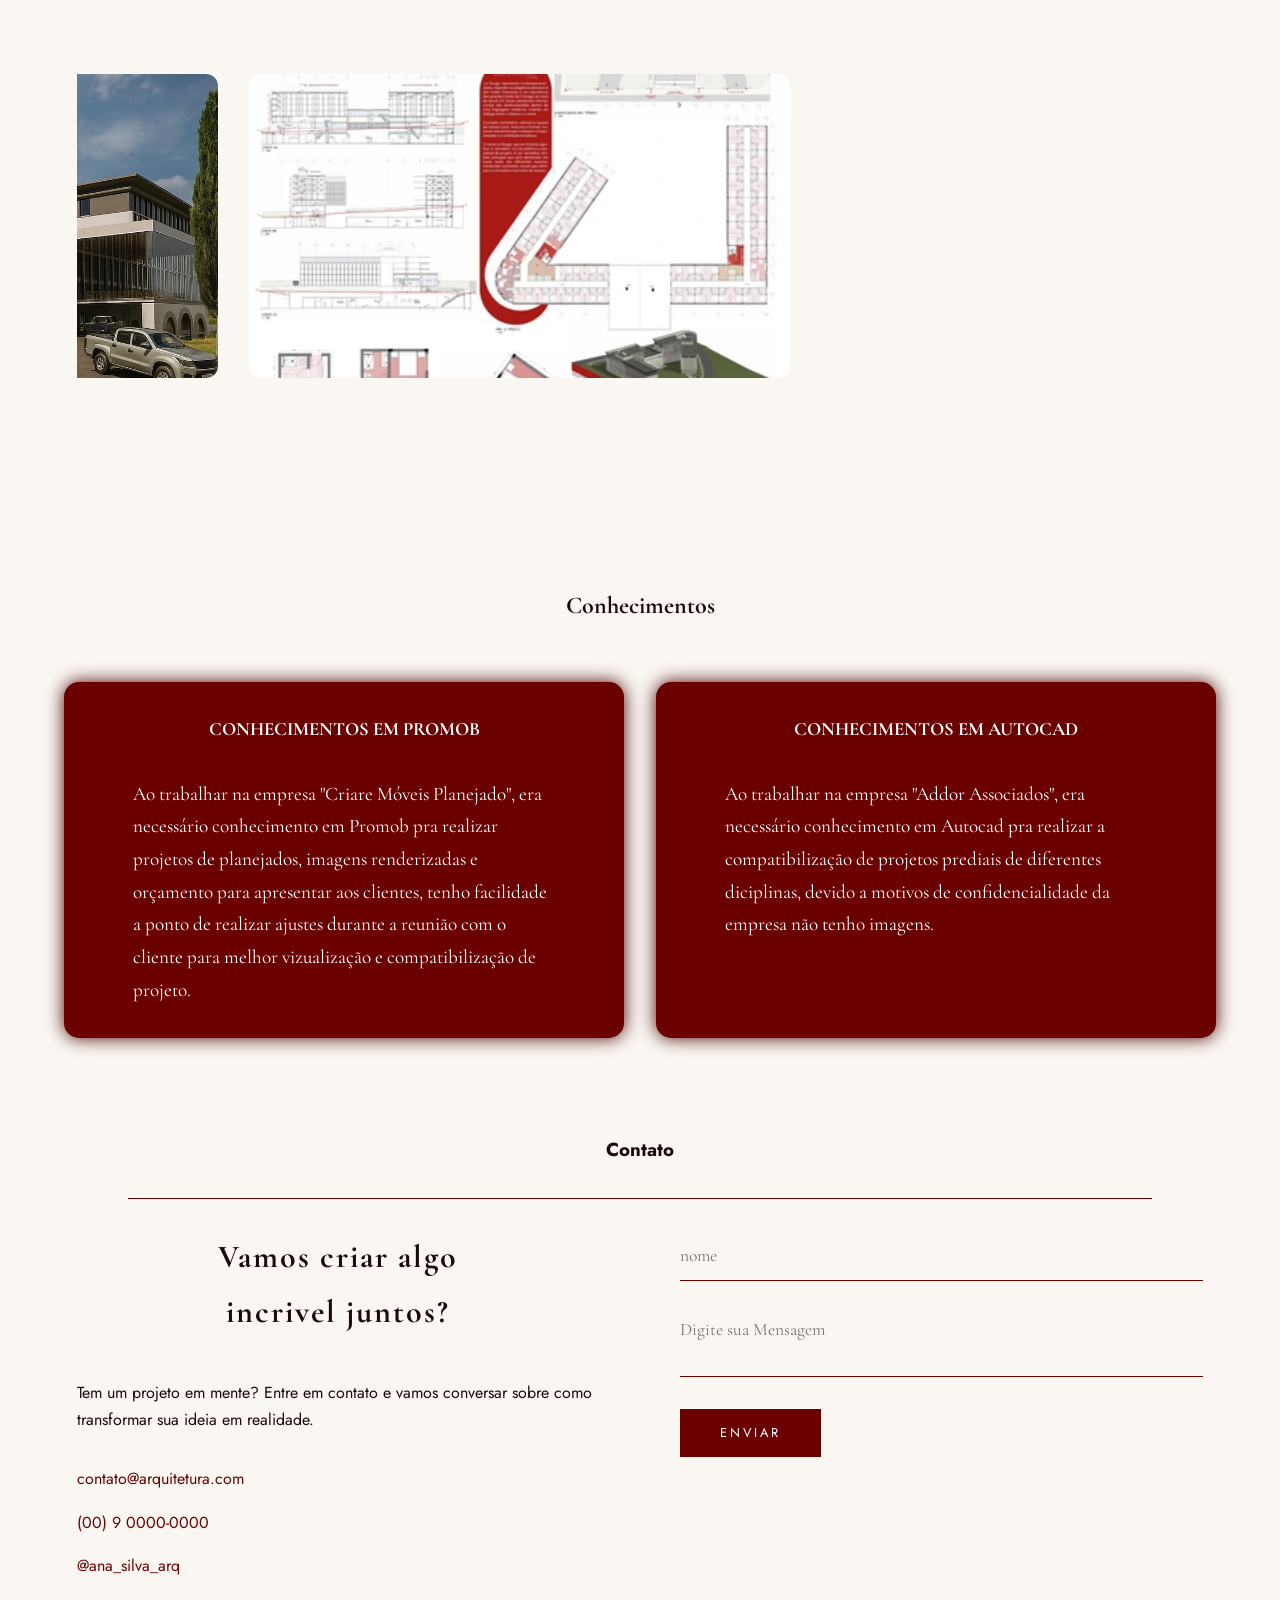
==== commit 2b8ebee0: "Mudanças" ====
--- a/index.html
+++ b/index.html
@@ -3,7 +3,7 @@
 <head>
     <meta charset="UTF-8">
     <meta name="viewport" content="width=device-width, initial-scale=1.0">
-    <title>Gabriela Geraldo | Arquitetura</title>
+    <title>Ana Silva | Arquitetura</title>
 
     <link href="https://fonts.googleapis.com/css2?family=Cormorant+Garamond:wght@300;400;600&family=Jost:wght@300;400;500&display=swap" rel="stylesheet" />
     
@@ -14,7 +14,7 @@
 <body>
 
     <nav>
-        <a href="#" class="logo">Gabriela <span><i>Geraldo</i></span></a>
+        <a href="#" class="logo">Ana <span><i>Silva</i></span></a>
         <button class="menu-toggle" aria-label="Abrir menu">
             <span></span>
             <span></span>
@@ -33,17 +33,17 @@
         <div class="hero-content">
             <div class="nome-bloco">
                 <span class="quem-e">Quem é</span>
-                <h2>Gabriela<br>Geraldo <span>?</span></h2>
+                <h2>Ana<br>Silva <span>?</span></h2>
             </div>
         </div>
     </section>
 
 
     <section id="sobre">
-        <div>
-            <img 
-            src="assents/image.png" 
-            alt="Gabriela"
+        <div class="gabi_arquiteta">
+            <img
+            src="https://placehold.co/400x500?text=Arquiteta"
+            alt="Arquiteta"
             class="gabi-arquiteta">
         </div>
 
@@ -51,7 +51,7 @@
             <p class="section-label">Sobre Mim</p>
             <h2 class="section-title">Arquitetura com<br>propósito e beleza</h2>
       <p>
-        Sou Gabriela Geraldo, arquiteta apaixonada por criar espaços que
+        Sou Ana Silva, arquiteta apaixonada por criar espaços que
         unem funcionalidade, estética e identidade. Cada projeto é uma
         oportunidade de traduzir sonhos em ambientes reais — seja uma
         residência acolhedora ou um espaço comercial de impacto.
@@ -178,13 +178,13 @@
             <h2 class="titulo">Vamos criar algo <br> incrivel juntos?</h2>
             <p>Tem um projeto em mente? Entre em contato e vamos conversar sobre como transformar sua ideia em realidade.</p>
             <div class="contato-detalhes">
-                <a href="">Gabriela@gmail.com</a>
-                <a href="">(48) 9 9934-6996</a>
-                <a href="">@Gabriela_Geraldo</a>
+                <a href="">contato@arquitetura.com</a>
+                <a href="">(00) 9 0000-0000</a>
+                <a href="">@ana_silva_arq</a>
             </div>
         </div>
 
-        <form action="#" method="post" onsubmit="enviar()">
+        <form action="#" method="post" onsubmit="enviar(event)">
             <input type="text" placeholder="nome" required>
             <textarea name="mensagem" id="mensagem" placeholder="Digite sua Mensagem"></textarea>
             <button type="submit" class="btn-enviar">Enviar</button>
--- a/style.css
+++ b/style.css
@@ -460,6 +460,12 @@
     color: var(--cor-branca);
     text-transform: uppercase;
     cursor: pointer;
+    transition: 0.3s;
+}
+
+
+.btn-enviar:hover {
+    background-color: var(--cor-secundaria);
 }
 
 /* ====== MENU HAMBÚRGUER (escondido no desktop) ====== */
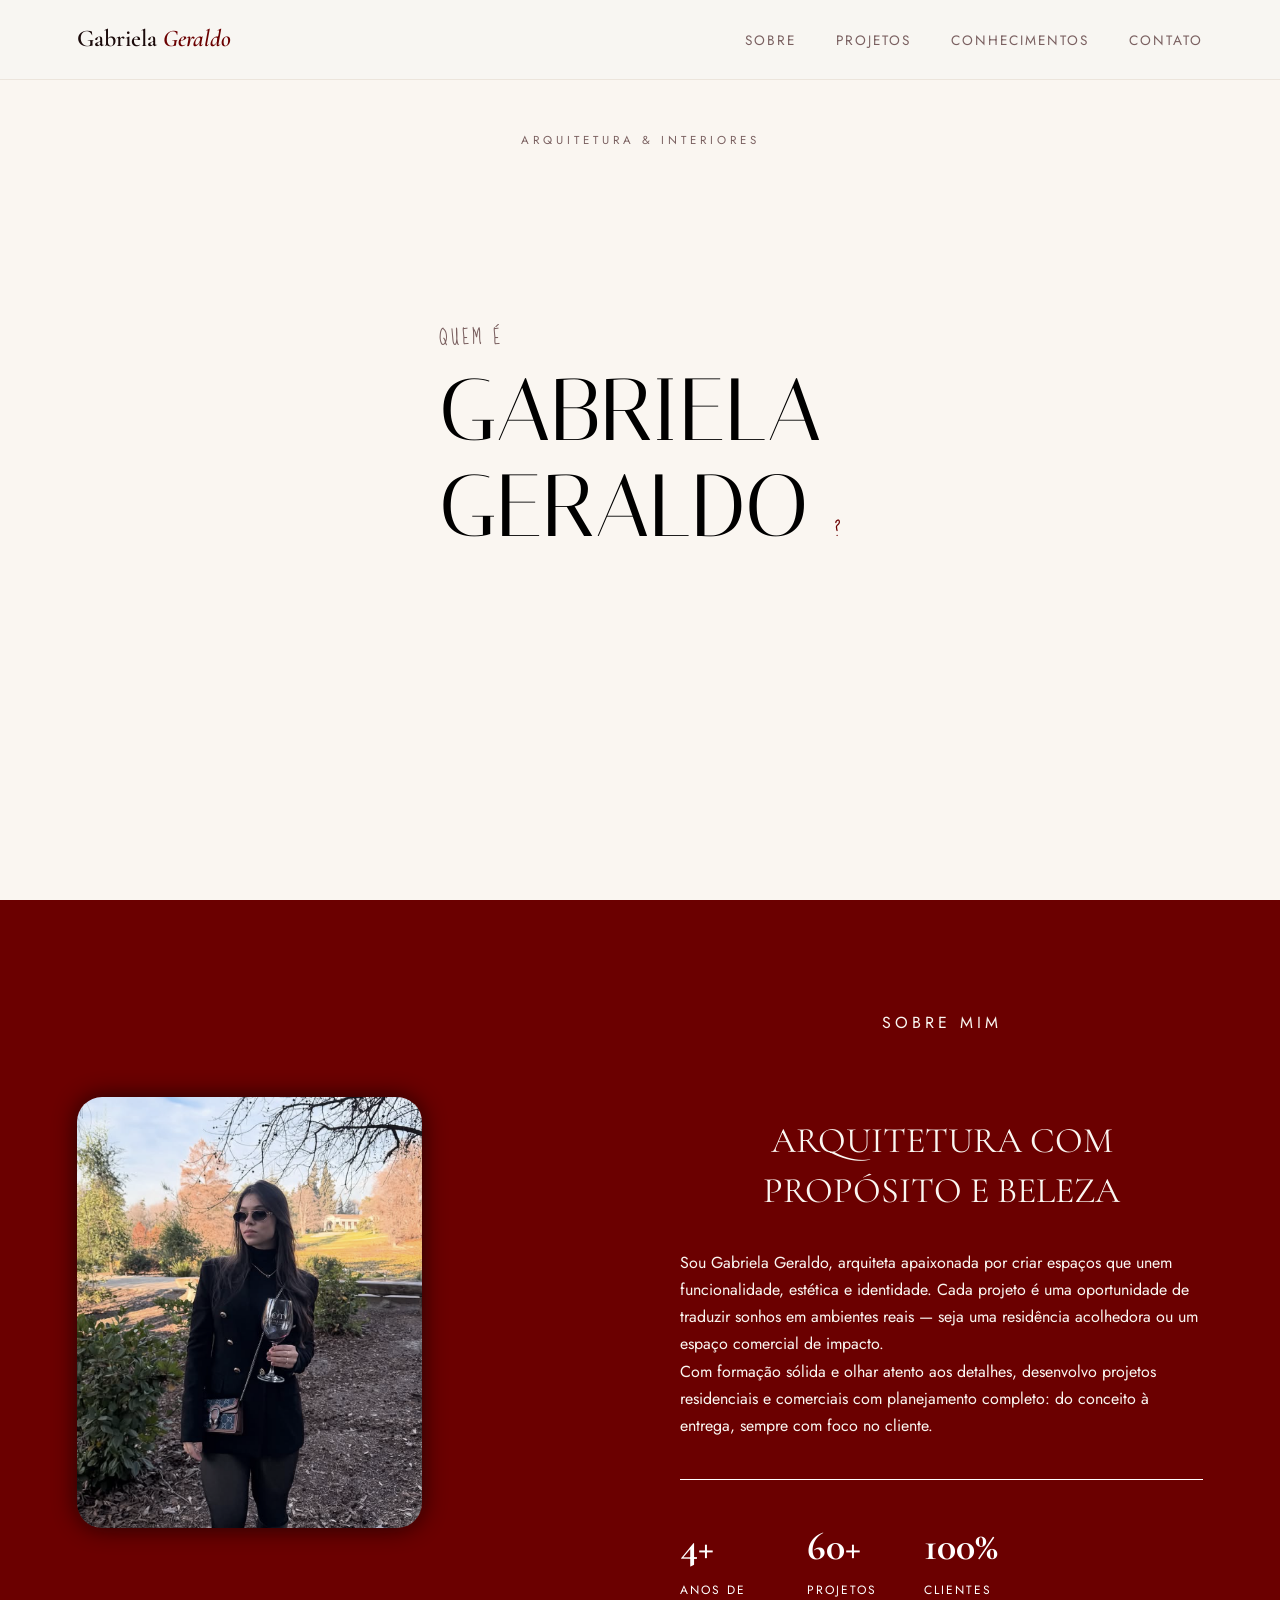
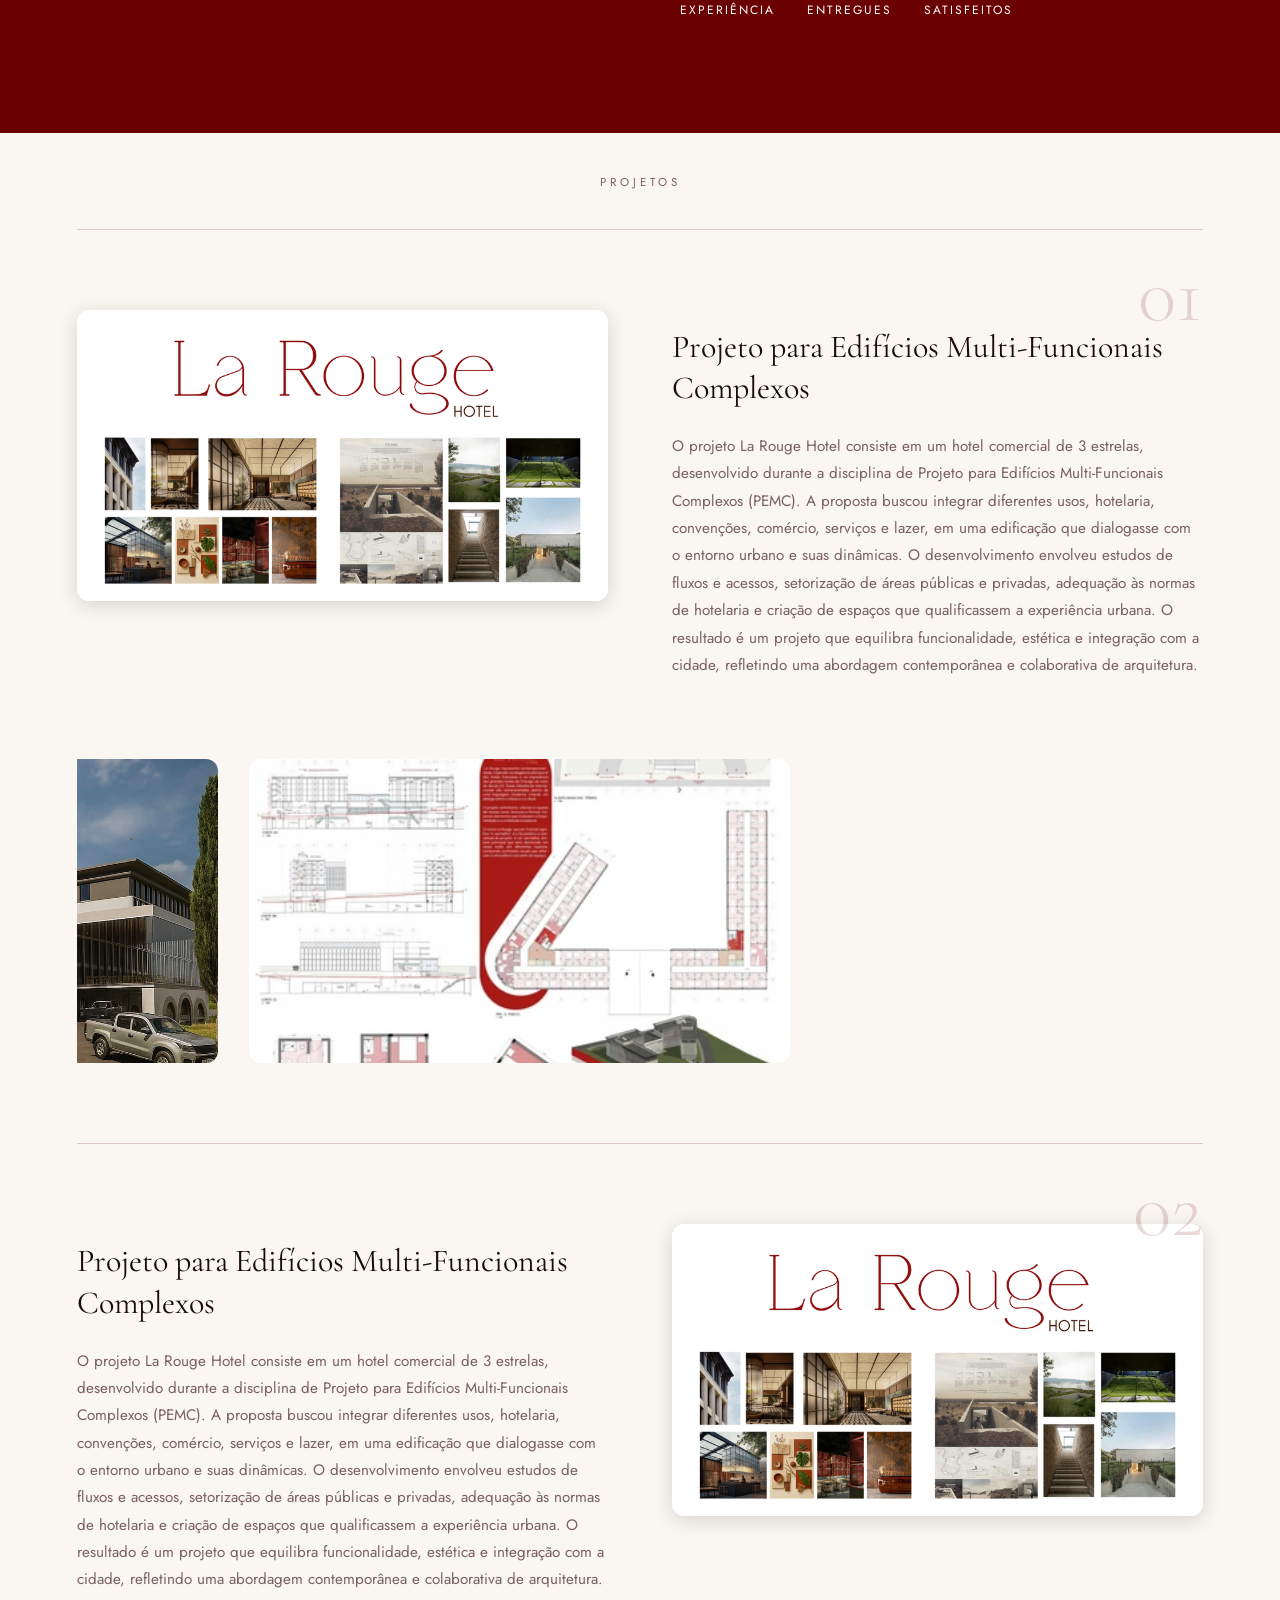
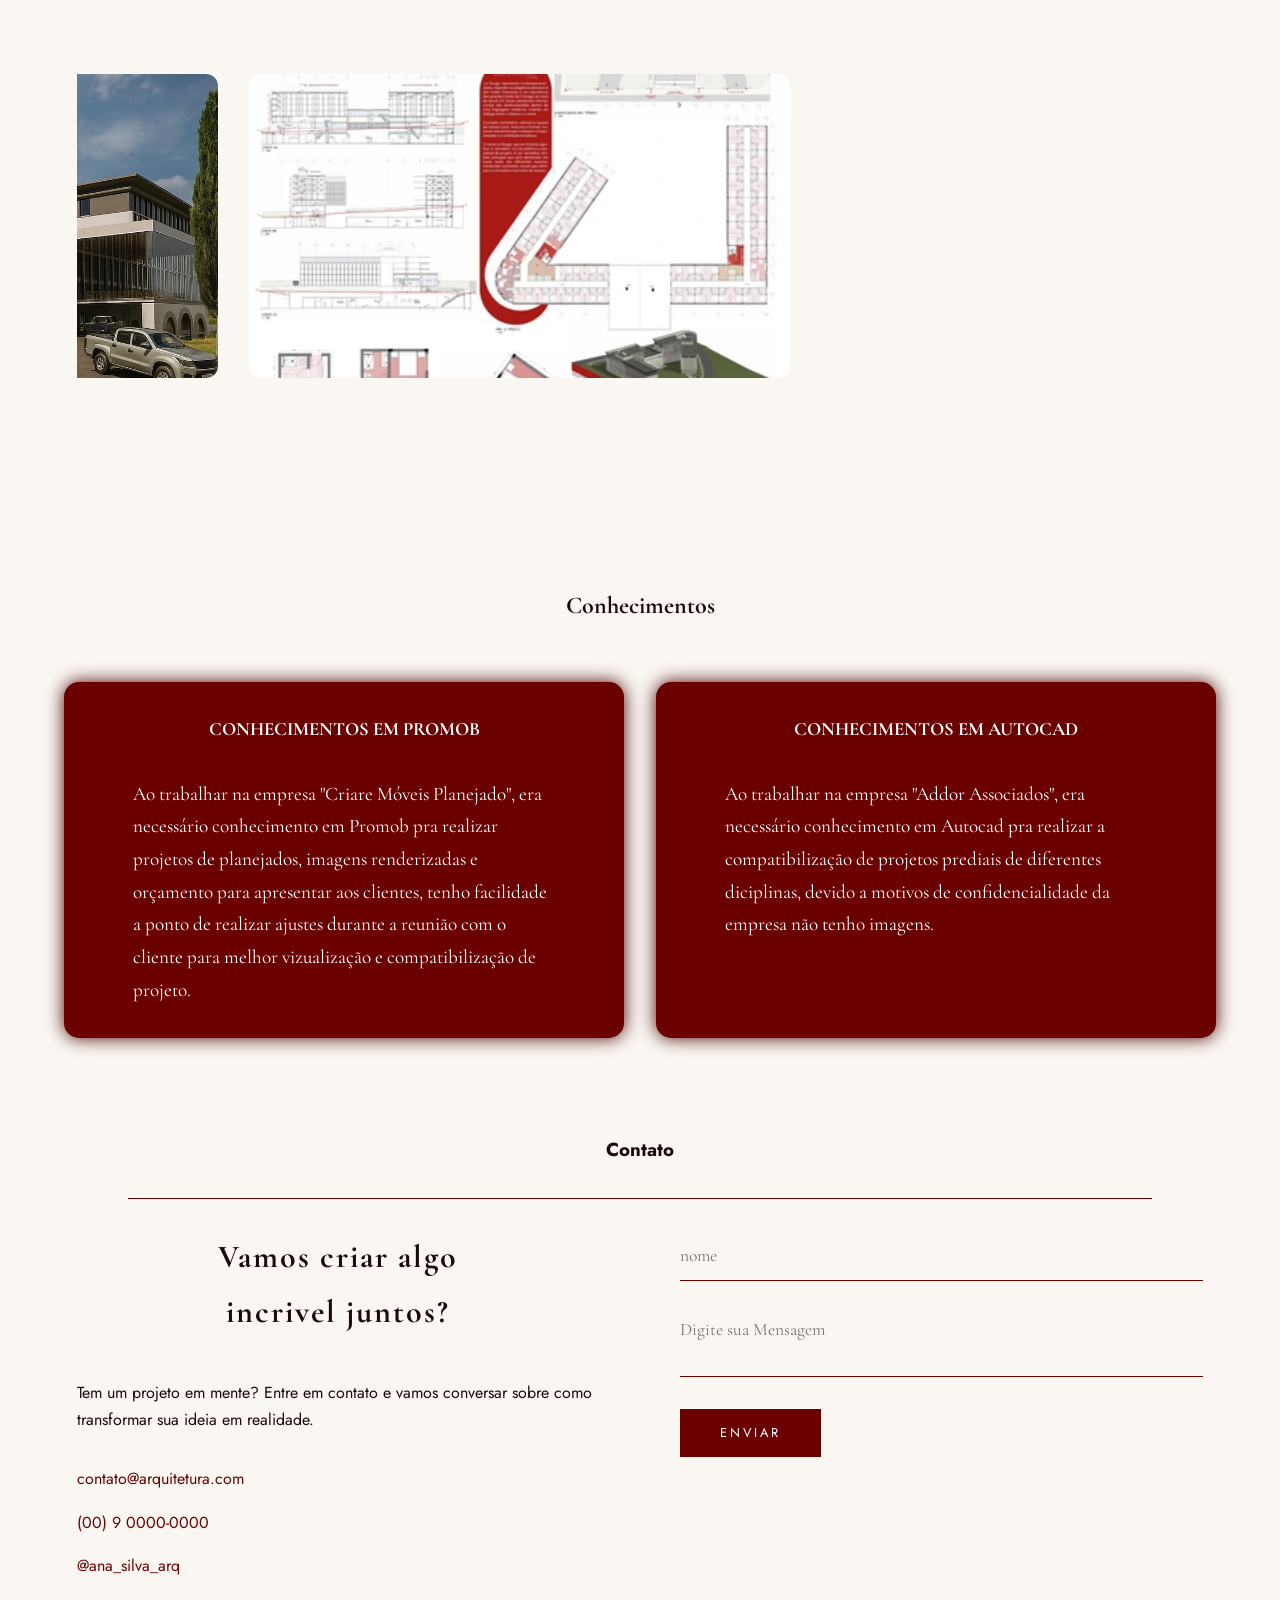
==== commit 67146a7b: "alterações" ====
--- a/index.html
+++ b/index.html
@@ -3,7 +3,7 @@
 <head>
     <meta charset="UTF-8">
     <meta name="viewport" content="width=device-width, initial-scale=1.0">
-    <title>Ana Silva | Arquitetura</title>
+    <title>Gabriela Geraldo | Arquitetura</title>
 
     <link href="https://fonts.googleapis.com/css2?family=Cormorant+Garamond:wght@300;400;600&family=Jost:wght@300;400;500&display=swap" rel="stylesheet" />
     
@@ -14,7 +14,7 @@
 <body>
 
     <nav>
-        <a href="#" class="logo">Ana <span><i>Silva</i></span></a>
+        <a href="#" class="logo">Gabriela <span><i>Geraldo</i></span></a>
         <button class="menu-toggle" aria-label="Abrir menu">
             <span></span>
             <span></span>
@@ -33,7 +33,7 @@
         <div class="hero-content">
             <div class="nome-bloco">
                 <span class="quem-e">Quem é</span>
-                <h2>Ana<br>Silva <span>?</span></h2>
+                <h2>Gabriela<br>Geraldo <span>?</span></h2>
             </div>
         </div>
     </section>
@@ -42,8 +42,8 @@
     <section id="sobre">
         <div class="gabi_arquiteta">
             <img
-            src="https://placehold.co/400x500?text=Arquiteta"
-            alt="Arquiteta"
+            src="assents/image.png"
+            alt="Gabriela Geraldo"
             class="gabi-arquiteta">
         </div>
 
@@ -51,7 +51,7 @@
             <p class="section-label">Sobre Mim</p>
             <h2 class="section-title">Arquitetura com<br>propósito e beleza</h2>
       <p>
-        Sou Ana Silva, arquiteta apaixonada por criar espaços que
+        Sou Gabriela Geraldo, arquiteta apaixonada por criar espaços que
         unem funcionalidade, estética e identidade. Cada projeto é uma
         oportunidade de traduzir sonhos em ambientes reais — seja uma
         residência acolhedora ou um espaço comercial de impacto.
